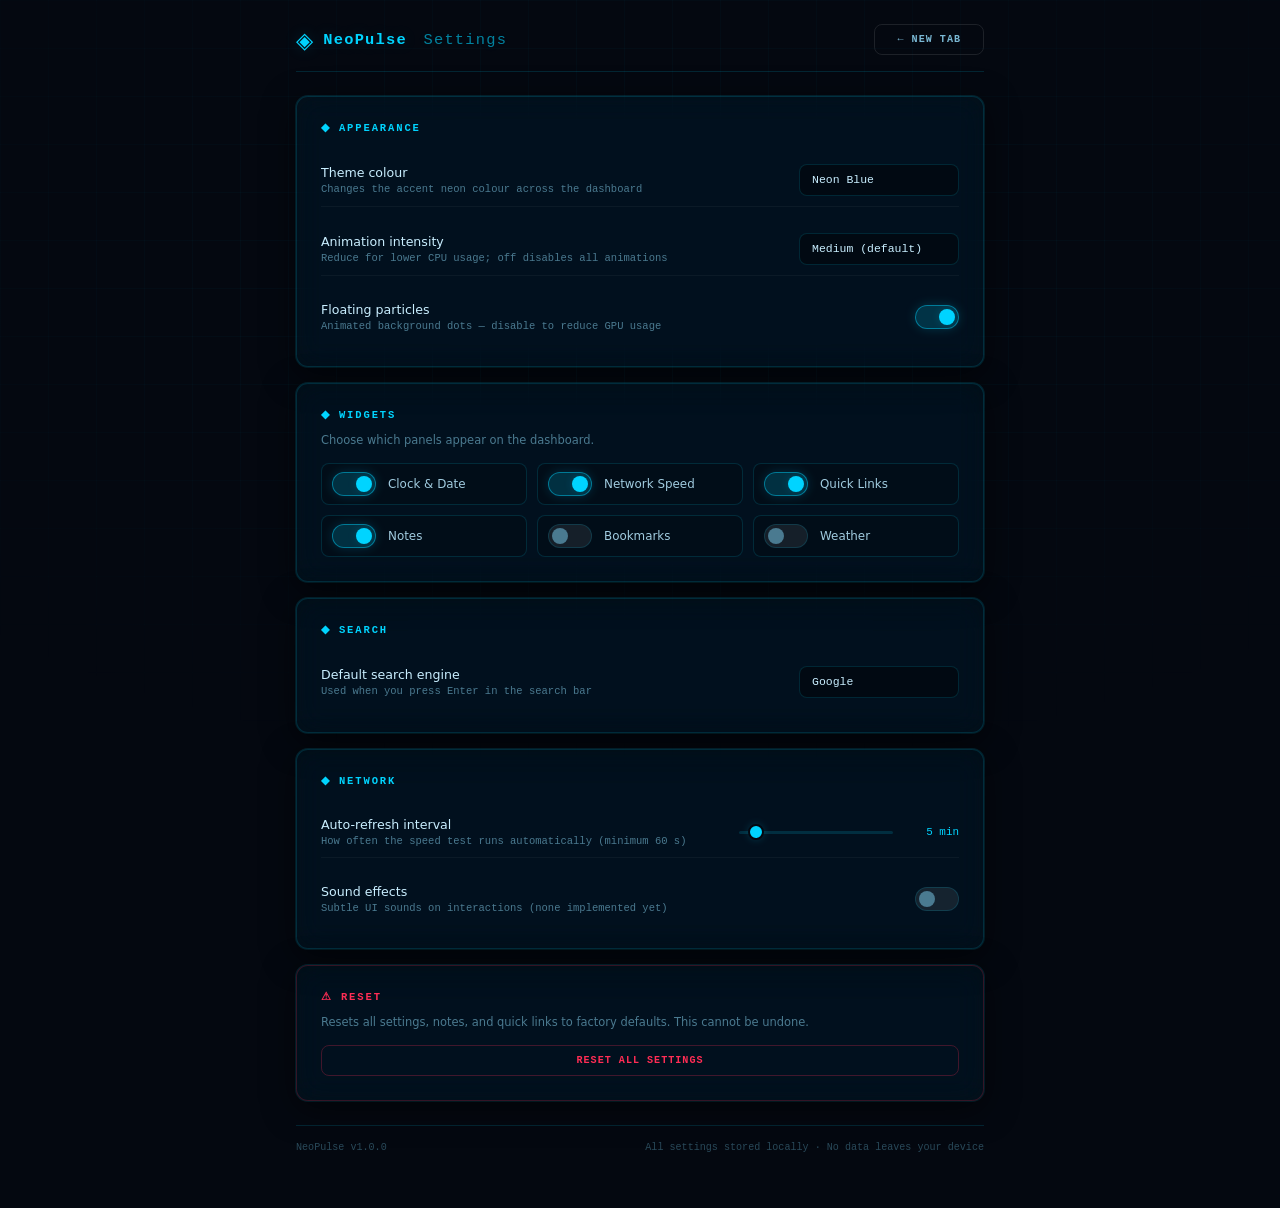
==== NeoPulse-Dashboard/src/options/options.html @ 5699e5a8 "feat: add NeoPulse Dashboard Chrome Extension Production-ready MV3 Chrome Extension replacing New Ta" ====
<!DOCTYPE html>
<html lang="en" data-theme="neon-blue" data-animation="medium">
<head>
  <meta charset="UTF-8" />
  <meta name="viewport" content="width=device-width, initial-scale=1.0" />
  <meta http-equiv="Content-Security-Policy"
        content="default-src 'self'; style-src 'self' https://fonts.googleapis.com; font-src https://fonts.gstatic.com; script-src 'self'" />
  <title>NeoPulse — Settings</title>
  <link rel="stylesheet" href="options.css" />
</head>
<body>

  <div id="grid-bg" aria-hidden="true"></div>

  <div class="page-wrapper">

    <!-- ── Header ── -->
    <header class="page-header">
      <div class="page-header__logo">
        <span class="page-header__glyph" aria-hidden="true">◈</span>
        <span class="page-header__title">NeoPulse <span class="page-header__sub">Settings</span></span>
      </div>
      <a href="#" id="open-dashboard" class="btn btn--ghost" title="Return to dashboard">
        ← New Tab
      </a>
    </header>

    <!-- ── Save banner ── -->
    <div id="save-banner" class="save-banner" hidden aria-live="polite">
      <span class="save-banner__icon" aria-hidden="true">✓</span>
      Settings saved
    </div>

    <form id="settings-form" class="settings-form" autocomplete="off" novalidate>

      <!-- ── Section: Appearance ── -->
      <section class="settings-section glass-card">
        <h2 class="settings-section__title">
          <span aria-hidden="true">◆</span> Appearance
        </h2>

        <div class="settings-row">
          <label class="settings-label" for="theme">
            Theme colour
            <span class="settings-hint">Changes the accent neon colour across the dashboard</span>
          </label>
          <select id="theme" name="theme" class="ctrl ctrl--select">
            <option value="neon-blue">Neon Blue</option>
            <option value="neon-purple">Neon Purple</option>
            <option value="neon-green">Neon Green</option>
          </select>
        </div>

        <div class="settings-row">
          <label class="settings-label" for="animationIntensity">
            Animation intensity
            <span class="settings-hint">Reduce for lower CPU usage; off disables all animations</span>
          </label>
          <select id="animationIntensity" name="animationIntensity" class="ctrl ctrl--select">
            <option value="off">Off</option>
            <option value="low">Low</option>
            <option value="medium">Medium (default)</option>
            <option value="high">High</option>
          </select>
        </div>

        <div class="settings-row">
          <label class="settings-label" for="particlesEnabled">
            Floating particles
            <span class="settings-hint">Animated background dots — disable to reduce GPU usage</span>
          </label>
          <label class="toggle" aria-label="Enable particles">
            <input type="checkbox" id="particlesEnabled" name="particlesEnabled" />
            <span class="toggle__track"><span class="toggle__thumb"></span></span>
          </label>
        </div>

      </section>

      <!-- ── Section: Widgets ── -->
      <section class="settings-section glass-card">
        <h2 class="settings-section__title">
          <span aria-hidden="true">◆</span> Widgets
        </h2>
        <p class="settings-section__desc">Choose which panels appear on the dashboard.</p>

        <div class="widget-grid">

          <div class="widget-toggle-row">
            <label class="toggle" aria-label="Show clock widget">
              <input type="checkbox" id="widget-clock" name="widget-clock" />
              <span class="toggle__track"><span class="toggle__thumb"></span></span>
            </label>
            <span class="widget-toggle-row__label">Clock &amp; Date</span>
          </div>

          <div class="widget-toggle-row">
            <label class="toggle" aria-label="Show network widget">
              <input type="checkbox" id="widget-network" name="widget-network" />
              <span class="toggle__track"><span class="toggle__thumb"></span></span>
            </label>
            <span class="widget-toggle-row__label">Network Speed</span>
          </div>

          <div class="widget-toggle-row">
            <label class="toggle" aria-label="Show quick links">
              <input type="checkbox" id="widget-quickLinks" name="widget-quickLinks" />
              <span class="toggle__track"><span class="toggle__thumb"></span></span>
            </label>
            <span class="widget-toggle-row__label">Quick Links</span>
          </div>

          <div class="widget-toggle-row">
            <label class="toggle" aria-label="Show notes widget">
              <input type="checkbox" id="widget-notes" name="widget-notes" />
              <span class="toggle__track"><span class="toggle__thumb"></span></span>
            </label>
            <span class="widget-toggle-row__label">Notes</span>
          </div>

          <div class="widget-toggle-row">
            <label class="toggle" aria-label="Show bookmarks widget">
              <input type="checkbox" id="widget-bookmarks" name="widget-bookmarks" />
              <span class="toggle__track"><span class="toggle__thumb"></span></span>
            </label>
            <span class="widget-toggle-row__label">Bookmarks</span>
          </div>

          <div class="widget-toggle-row">
            <label class="toggle" aria-label="Show weather placeholder">
              <input type="checkbox" id="widget-weather" name="widget-weather" />
              <span class="toggle__track"><span class="toggle__thumb"></span></span>
            </label>
            <span class="widget-toggle-row__label">Weather</span>
          </div>

        </div>
      </section>

      <!-- ── Section: Search ── -->
      <section class="settings-section glass-card">
        <h2 class="settings-section__title">
          <span aria-hidden="true">◆</span> Search
        </h2>

        <div class="settings-row">
          <label class="settings-label" for="searchEngine">
            Default search engine
            <span class="settings-hint">Used when you press Enter in the search bar</span>
          </label>
          <select id="searchEngine" name="searchEngine" class="ctrl ctrl--select">
            <option value="google">Google</option>
            <option value="bing">Bing</option>
            <option value="duckduckgo">DuckDuckGo</option>
          </select>
        </div>

      </section>

      <!-- ── Section: Network ── -->
      <section class="settings-section glass-card">
        <h2 class="settings-section__title">
          <span aria-hidden="true">◆</span> Network
        </h2>

        <div class="settings-row">
          <label class="settings-label" for="refreshInterval">
            Auto-refresh interval
            <span class="settings-hint">How often the speed test runs automatically (minimum 60 s)</span>
          </label>
          <div class="range-group">
            <input
              type="range"
              id="refreshInterval"
              name="refreshInterval"
              min="60"
              max="3600"
              step="60"
              class="ctrl ctrl--range"
            />
            <output id="refreshInterval-display" class="range-group__output">5 min</output>
          </div>
        </div>

        <div class="settings-row">
          <label class="settings-label" for="soundsEnabled">
            Sound effects
            <span class="settings-hint">Subtle UI sounds on interactions (none implemented yet)</span>
          </label>
          <label class="toggle" aria-label="Enable sounds">
            <input type="checkbox" id="soundsEnabled" name="soundsEnabled" />
            <span class="toggle__track"><span class="toggle__thumb"></span></span>
          </label>
        </div>

      </section>

      <!-- ── Section: Reset ── -->
      <section class="settings-section settings-section--danger glass-card">
        <h2 class="settings-section__title settings-section__title--danger">
          <span aria-hidden="true">⚠</span> Reset
        </h2>
        <p class="settings-section__desc">
          Resets all settings, notes, and quick links to factory defaults. This cannot be undone.
        </p>
        <button type="button" id="btn-reset" class="btn btn--danger">
          Reset all settings
        </button>
      </section>

    </form>

    <footer class="page-footer">
      <span id="footer-version" class="page-footer__version"></span>
      <span class="page-footer__privacy">
        All settings stored locally · No data leaves your device
      </span>
    </footer>

  </div><!-- /.page-wrapper -->

  <script type="module" src="options.js"></script>
</body>
</html>
---- NeoPulse-Dashboard/src/options/options.css ----
/* NeoPulse Dashboard — options.css */

@import url('https://fonts.googleapis.com/css2?family=Orbitron:wght@400;600;700&family=Share+Tech+Mono&display=swap');

/* ── Design tokens (mirrors newtab/styles.css) ─────────────── */
:root {
  --accent:        #00d4ff;
  --accent-dim:    rgba(0, 212, 255, 0.45);
  --accent-glow:   rgba(0, 212, 255, 0.18);
  --accent-border: rgba(0, 212, 255, 0.22);
  --neon-red:      #ff2d55;
  --bg-dark:       #040810;
  --bg-mid:        #070d1a;
  --bg-card:       rgba(0, 212, 255, 0.04);
  --glass-border:  rgba(0, 212, 255, 0.15);
  --glass-shadow:  0 8px 32px rgba(0,0,0,0.55), 0 0 0 1px var(--glass-border);
  --glass-blur:    blur(14px) saturate(160%);
  --font-hud:      'Orbitron', monospace;
  --font-mono:     'Share Tech Mono', monospace;
  --font-ui:       system-ui, -apple-system, sans-serif;
  --gap:           16px;
  --gap-lg:        24px;
  --radius:        12px;
  --radius-sm:     8px;
  --ease:          cubic-bezier(0.23, 1, 0.32, 1);
  --dur:           0.3s;
}

html[data-theme="neon-purple"] { --accent: #b400ff; --accent-dim: rgba(180,0,255,0.4); --accent-glow: rgba(180,0,255,0.16); --accent-border: rgba(180,0,255,0.22); --bg-card: rgba(180,0,255,0.04); --glass-border: rgba(180,0,255,0.15); }
html[data-theme="neon-green"]  { --accent: #39ff14; --accent-dim: rgba(57,255,20,0.4);  --accent-glow: rgba(57,255,20,0.14);  --accent-border: rgba(57,255,20,0.2);  --bg-card: rgba(57,255,20,0.03);  --glass-border: rgba(57,255,20,0.13);  }

/* ── Reset ──────────────────────────────────────────────────── */
*, *::before, *::after { box-sizing: border-box; margin: 0; padding: 0; }

html, body {
  min-height: 100vh;
  background: var(--bg-dark);
  color: #c8eeff;
  font-family: var(--font-ui);
  font-size: 14px;
  -webkit-font-smoothing: antialiased;
}

::-webkit-scrollbar { width: 6px; }
::-webkit-scrollbar-track { background: var(--bg-mid); }
::-webkit-scrollbar-thumb { background: var(--accent-border); border-radius: 3px; }

/* ── Animated grid background ───────────────────────────────── */
#grid-bg {
  position: fixed;
  inset: 0;
  z-index: 0;
  pointer-events: none;
  background-image:
    linear-gradient(var(--accent-border) 1px, transparent 1px),
    linear-gradient(90deg, var(--accent-border) 1px, transparent 1px);
  background-size: 48px 48px;
  animation: grid-pulse 6s ease-in-out infinite;
  mask-image: radial-gradient(ellipse 80% 60% at 50% 30%, black 20%, transparent 100%);
  opacity: 0.18;
}

@keyframes grid-pulse {
  0%, 100% { opacity: 0.18; }
  50%       { opacity: 0.28; }
}

/* ── Glass card ─────────────────────────────────────────────── */
.glass-card {
  background: var(--bg-card);
  backdrop-filter: var(--glass-blur);
  -webkit-backdrop-filter: var(--glass-blur);
  border: 1px solid var(--glass-border);
  border-radius: var(--radius);
  box-shadow: var(--glass-shadow);
}

/* ── Page layout ────────────────────────────────────────────── */
.page-wrapper {
  position: relative;
  z-index: 1;
  max-width: 720px;
  margin: 0 auto;
  padding: var(--gap-lg) var(--gap) 60px;
}

/* ── Header ─────────────────────────────────────────────────── */
.page-header {
  display: flex;
  align-items: center;
  justify-content: space-between;
  margin-bottom: var(--gap-lg);
  padding-bottom: var(--gap);
  border-bottom: 1px solid var(--glass-border);
}

.page-header__logo {
  display: flex;
  align-items: center;
  gap: 10px;
}

.page-header__glyph {
  font-size: 1.6rem;
  color: var(--accent);
  text-shadow: 0 0 16px var(--accent-glow);
}

.page-header__title {
  font-family: var(--font-hud);
  font-size: 1.1rem;
  font-weight: 700;
  color: var(--accent);
  letter-spacing: 0.08em;
  text-shadow: 0 0 16px var(--accent-glow);
}

.page-header__sub {
  font-weight: 400;
  opacity: 0.6;
  margin-left: 6px;
}

/* ── Save banner ────────────────────────────────────────────── */
.save-banner {
  position: fixed;
  top: 20px;
  right: 24px;
  z-index: 50;
  display: flex;
  align-items: center;
  gap: 8px;
  background: rgba(4, 12, 24, 0.95);
  border: 1px solid var(--accent-border);
  border-radius: var(--radius-sm);
  padding: 10px 16px;
  font-family: var(--font-mono);
  font-size: 0.8rem;
  color: var(--accent);
  box-shadow: 0 0 20px var(--accent-glow);
  animation: banner-slide-in 0.3s var(--ease);
}

@keyframes banner-slide-in {
  from { opacity: 0; transform: translateX(20px); }
  to   { opacity: 1; transform: translateX(0); }
}

/* ── Settings form ──────────────────────────────────────────── */
.settings-form {
  display: flex;
  flex-direction: column;
  gap: var(--gap);
}

/* ── Settings section ───────────────────────────────────────── */
.settings-section {
  padding: var(--gap-lg);
  display: flex;
  flex-direction: column;
  gap: var(--gap);
}

.settings-section__title {
  font-family: var(--font-hud);
  font-size: 0.75rem;
  font-weight: 600;
  letter-spacing: 0.18em;
  text-transform: uppercase;
  color: var(--accent);
  display: flex;
  align-items: center;
  gap: 8px;
  margin-bottom: 4px;
}

.settings-section__title--danger { color: var(--neon-red); }

.settings-section__desc {
  font-size: 0.82rem;
  color: #4a7a90;
  margin-top: -8px;
}

.settings-section--danger {
  border-color: rgba(255, 45, 85, 0.2);
}

/* ── Settings row ───────────────────────────────────────────── */
.settings-row {
  display: flex;
  align-items: center;
  justify-content: space-between;
  gap: var(--gap);
  padding: 10px 0;
  border-bottom: 1px solid rgba(255,255,255,0.04);
}

.settings-row:last-child { border-bottom: none; }

.settings-label {
  display: flex;
  flex-direction: column;
  gap: 3px;
  font-size: 0.9rem;
  color: #c8eeff;
  cursor: pointer;
  flex: 1;
}

.settings-hint {
  font-size: 0.75rem;
  color: #4a7a90;
  font-family: var(--font-mono);
}

/* ── Controls ───────────────────────────────────────────────── */
.ctrl--select {
  background: rgba(0,0,0,0.4);
  border: 1px solid var(--glass-border);
  border-radius: var(--radius-sm);
  color: #c8eeff;
  font-family: var(--font-mono);
  font-size: 0.82rem;
  padding: 8px 12px;
  cursor: pointer;
  outline: none;
  min-width: 160px;
  transition: border-color var(--dur) var(--ease);
  appearance: none;
  background-image: url("data:image/svg+xml,%3Csvg xmlns='http://www.w3.org/2000/svg' width='10' height='6'%3E%3Cpath d='M0 0l5 6 5-6z' fill='%2300d4ff'/%3E%3C/svg%3E");
  background-repeat: no-repeat;
  background-position: right 12px center;
  padding-right: 32px;
}

.ctrl--select:focus {
  border-color: var(--accent);
  box-shadow: 0 0 0 1px var(--accent-border);
}

.ctrl--select option { background: #080e1f; }

/* Range slider */
.range-group {
  display: flex;
  align-items: center;
  gap: 12px;
  min-width: 220px;
}

.ctrl--range {
  flex: 1;
  -webkit-appearance: none;
  appearance: none;
  height: 3px;
  background: var(--glass-border);
  border-radius: 2px;
  outline: none;
  cursor: pointer;
}

.ctrl--range::-webkit-slider-thumb {
  -webkit-appearance: none;
  width: 16px;
  height: 16px;
  border-radius: 50%;
  background: var(--accent);
  border: 2px solid var(--bg-dark);
  box-shadow: 0 0 8px var(--accent-glow);
  cursor: pointer;
  transition: transform 0.15s var(--ease);
}

.ctrl--range::-webkit-slider-thumb:hover { transform: scale(1.2); }
.ctrl--range::-moz-range-thumb {
  width: 16px; height: 16px; border-radius: 50%;
  background: var(--accent); border: 2px solid var(--bg-dark);
  cursor: pointer;
}

.range-group__output {
  font-family: var(--font-mono);
  font-size: 0.78rem;
  color: var(--accent);
  min-width: 54px;
  text-align: right;
  white-space: nowrap;
}

/* ── Toggle switch ──────────────────────────────────────────── */
.toggle {
  position: relative;
  display: inline-flex;
  align-items: center;
  cursor: pointer;
  flex-shrink: 0;
}

.toggle input[type="checkbox"] {
  position: absolute;
  opacity: 0;
  width: 0;
  height: 0;
}

.toggle__track {
  width: 44px;
  height: 24px;
  background: rgba(255,255,255,0.08);
  border: 1px solid var(--glass-border);
  border-radius: 12px;
  transition: background var(--dur) var(--ease), border-color var(--dur) var(--ease), box-shadow var(--dur) var(--ease);
  position: relative;
}

.toggle input:checked ~ .toggle__track {
  background: var(--accent-glow);
  border-color: var(--accent-dim);
  box-shadow: 0 0 12px var(--accent-glow);
}

.toggle__thumb {
  position: absolute;
  top: 3px;
  left: 3px;
  width: 16px;
  height: 16px;
  border-radius: 50%;
  background: #4a7a90;
  transition: transform var(--dur) var(--ease), background var(--dur) var(--ease), box-shadow var(--dur) var(--ease);
}

.toggle input:checked ~ .toggle__track .toggle__thumb {
  transform: translateX(20px);
  background: var(--accent);
  box-shadow: 0 0 8px var(--accent-glow);
}

/* ── Widget grid ────────────────────────────────────────────── */
.widget-grid {
  display: grid;
  grid-template-columns: repeat(auto-fill, minmax(200px, 1fr));
  gap: 10px;
}

.widget-toggle-row {
  display: flex;
  align-items: center;
  gap: 12px;
  padding: 8px 10px;
  background: rgba(0,0,0,0.2);
  border-radius: var(--radius-sm);
  border: 1px solid var(--glass-border);
  transition: border-color var(--dur) var(--ease);
}

.widget-toggle-row:hover { border-color: var(--accent-border); }

.widget-toggle-row__label {
  font-size: 0.85rem;
  color: #a0cce0;
}

/* ── Buttons ────────────────────────────────────────────────── */
.btn {
  display: inline-flex;
  align-items: center;
  justify-content: center;
  gap: 6px;
  padding: 9px 22px;
  border-radius: var(--radius-sm);
  border: 1px solid var(--glass-border);
  font-family: var(--font-hud);
  font-size: 0.72rem;
  font-weight: 600;
  letter-spacing: 0.1em;
  text-transform: uppercase;
  cursor: pointer;
  transition: all var(--dur) var(--ease);
  background: none;
  color: var(--accent);
  text-decoration: none;
}

.btn--ghost {
  color: #7ab8d4;
  border-color: rgba(255,255,255,0.1);
}
.btn--ghost:hover { color: #e0f7ff; background: rgba(255,255,255,0.06); }

.btn--danger {
  color: var(--neon-red);
  border-color: rgba(255, 45, 85, 0.25);
}
.btn--danger:hover {
  background: rgba(255, 45, 85, 0.1);
  border-color: rgba(255, 45, 85, 0.5);
  box-shadow: 0 0 16px rgba(255, 45, 85, 0.15);
}

/* ── Footer ─────────────────────────────────────────────────── */
.page-footer {
  display: flex;
  justify-content: space-between;
  align-items: center;
  margin-top: var(--gap-lg);
  padding-top: var(--gap);
  border-top: 1px solid var(--glass-border);
  font-family: var(--font-mono);
  font-size: 0.72rem;
  color: #2a4a5a;
}

/* ── Utility ────────────────────────────────────────────────── */
[hidden] { display: none !important; }
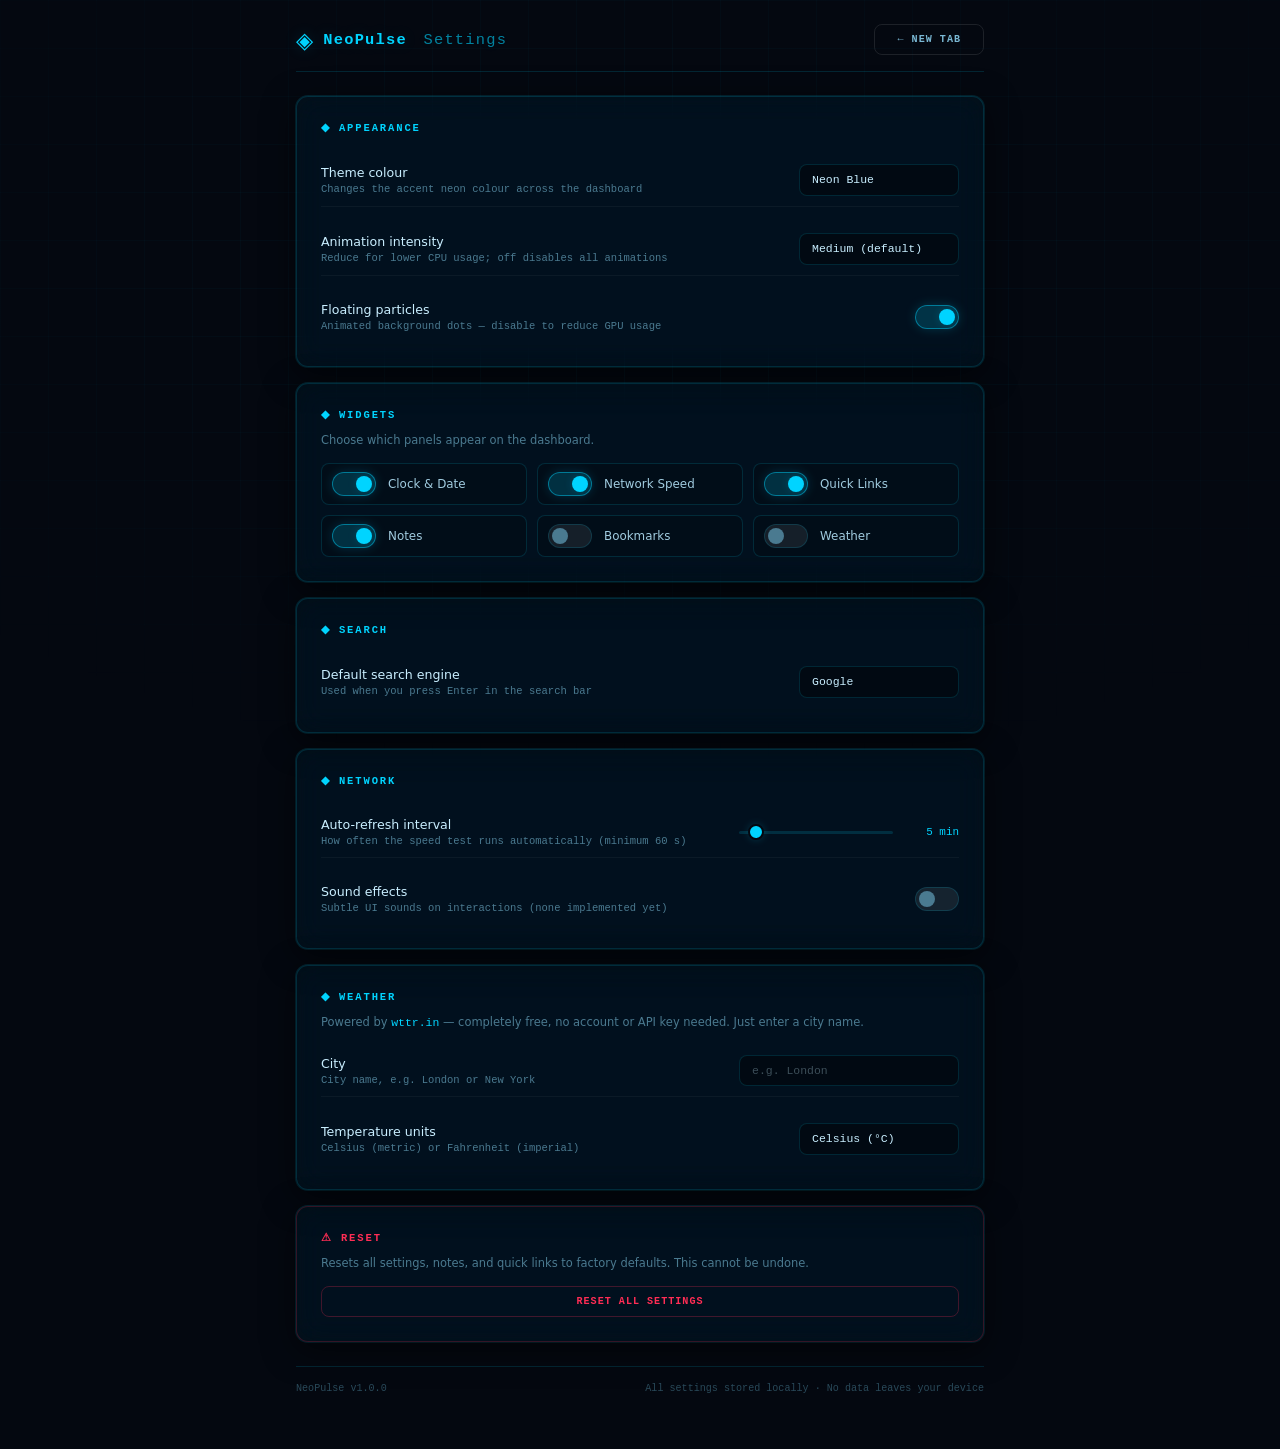
==== commit 60df638d: "feat: bookmarks, weather, upload speed, public IP, Opera GX sidebar - Bookmarks widget: add chrome.b" ====
--- a/NeoPulse-Dashboard/src/options/options.html
+++ b/NeoPulse-Dashboard/src/options/options.html
@@ -195,6 +195,44 @@
 
       </section>
 
+      <!-- ── Section: Weather ── -->
+      <section class="settings-section glass-card">
+        <h2 class="settings-section__title">
+          <span aria-hidden="true">◆</span> Weather
+        </h2>
+        <p class="settings-section__desc">
+          Powered by <span class="settings-link-text">wttr.in</span> — completely free, no account or API key needed. Just enter a city name.
+        </p>
+
+        <div class="settings-row">
+          <label class="settings-label" for="weatherCity">
+            City
+            <span class="settings-hint">City name, e.g. London or New York</span>
+          </label>
+          <input
+            type="text"
+            id="weatherCity"
+            name="weatherCity"
+            class="ctrl ctrl--text"
+            placeholder="e.g. London"
+            autocomplete="off"
+            spellcheck="false"
+          />
+        </div>
+
+        <div class="settings-row">
+          <label class="settings-label" for="weatherUnits">
+            Temperature units
+            <span class="settings-hint">Celsius (metric) or Fahrenheit (imperial)</span>
+          </label>
+          <select id="weatherUnits" name="weatherUnits" class="ctrl ctrl--select">
+            <option value="metric">Celsius (°C)</option>
+            <option value="imperial">Fahrenheit (°F)</option>
+          </select>
+        </div>
+
+      </section>
+
       <!-- ── Section: Reset ── -->
       <section class="settings-section settings-section--danger glass-card">
         <h2 class="settings-section__title settings-section__title--danger">
--- a/NeoPulse-Dashboard/src/options/options.css
+++ b/NeoPulse-Dashboard/src/options/options.css
@@ -241,6 +241,33 @@
 
 .ctrl--select option { background: #080e1f; }
 
+/* Text input */
+.ctrl--text {
+  background: rgba(0,0,0,0.4);
+  border: 1px solid var(--glass-border);
+  border-radius: var(--radius-sm);
+  color: #c8eeff;
+  font-family: var(--font-mono);
+  font-size: 0.82rem;
+  padding: 8px 12px;
+  outline: none;
+  min-width: 220px;
+  transition: border-color var(--dur) var(--ease);
+}
+
+.ctrl--text::placeholder { color: rgba(200,238,255,0.3); }
+
+.ctrl--text:focus {
+  border-color: var(--accent);
+  box-shadow: 0 0 0 1px var(--accent-border);
+}
+
+.settings-link-text {
+  color: var(--accent);
+  font-family: var(--font-mono);
+  font-size: 0.82rem;
+}
+
 /* Range slider */
 .range-group {
   display: flex;
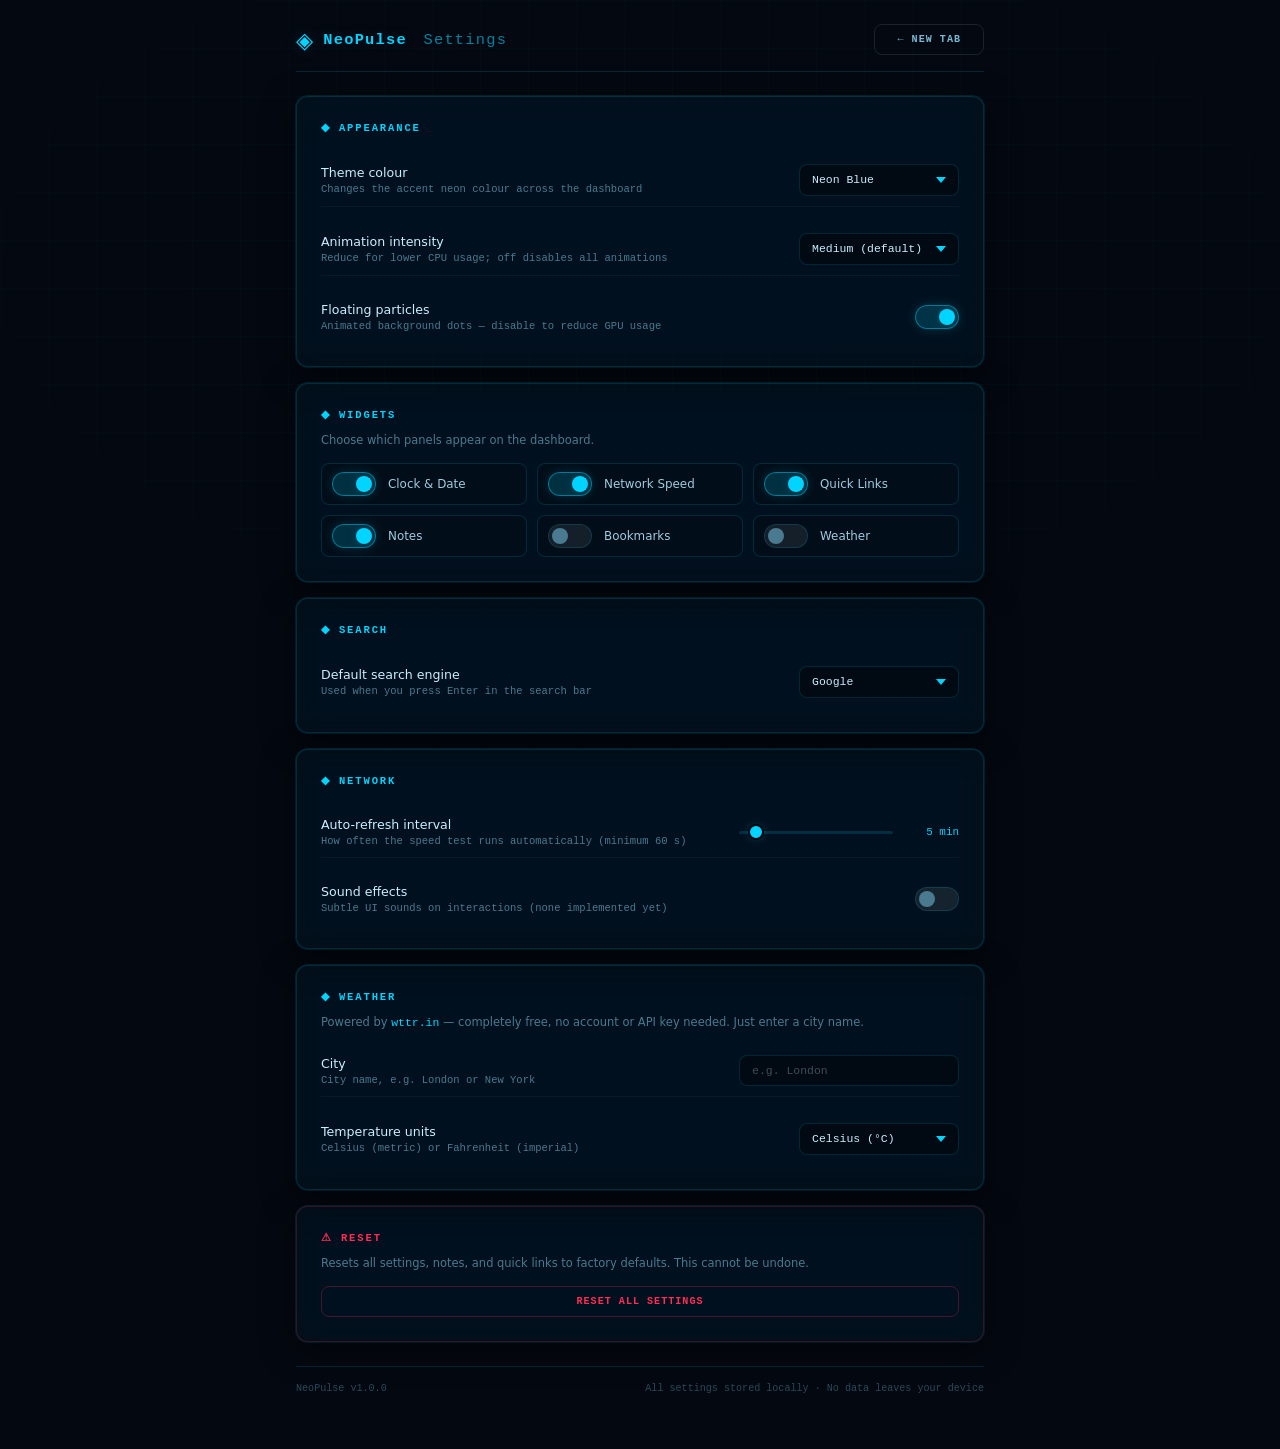
==== commit e84e8041: "fix: add img-src data: to options.html CSP for select arrow SVG Co-Authored-By: Claude Sonnet 4.6 <n" ====
--- a/NeoPulse-Dashboard/src/options/options.html
+++ b/NeoPulse-Dashboard/src/options/options.html
@@ -4,7 +4,7 @@
   <meta charset="UTF-8" />
   <meta name="viewport" content="width=device-width, initial-scale=1.0" />
   <meta http-equiv="Content-Security-Policy"
-        content="default-src 'self'; style-src 'self' https://fonts.googleapis.com; font-src https://fonts.gstatic.com; script-src 'self'" />
+        content="default-src 'self'; style-src 'self' https://fonts.googleapis.com; font-src https://fonts.gstatic.com; img-src 'self' data:; script-src 'self'" />
   <title>NeoPulse — Settings</title>
   <link rel="stylesheet" href="options.css" />
 </head>
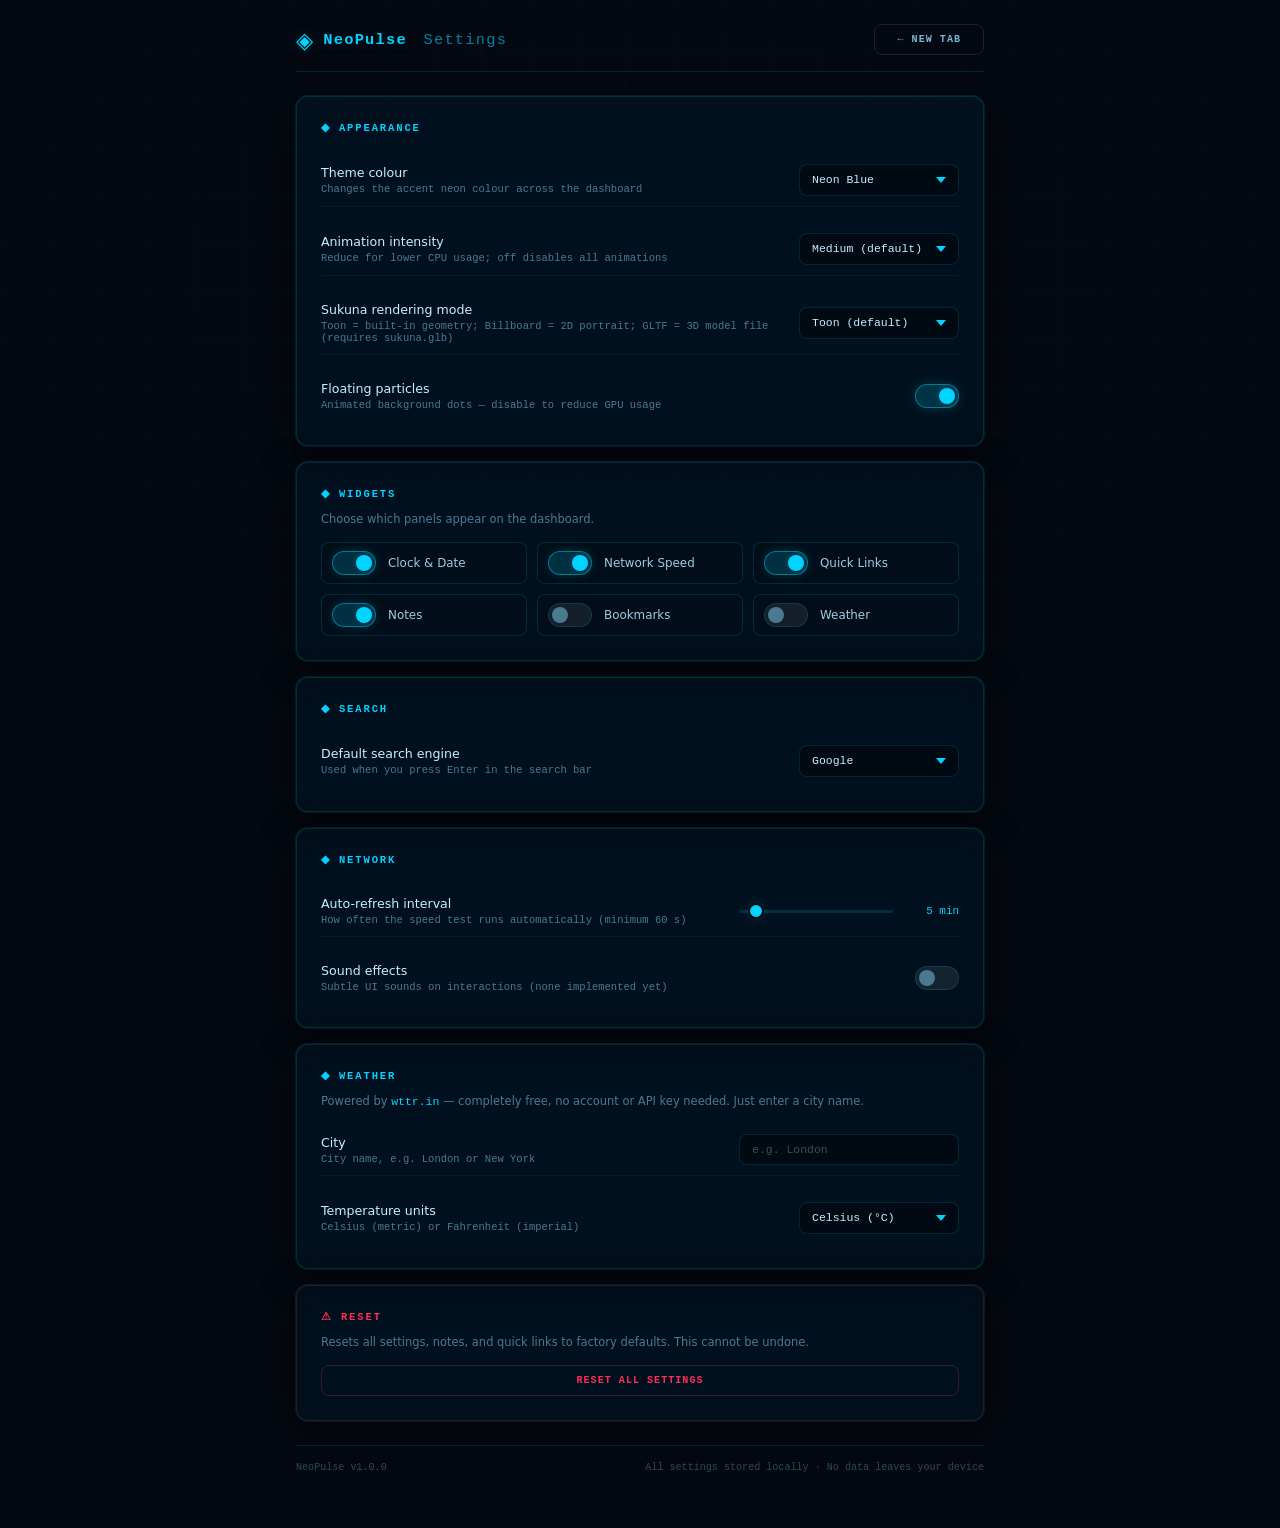
==== commit 84d01138: "feat: switchable Sukuna modes (toon/billboard/gltf) + room atmosphere (fog, torches, dust)" ====
--- a/NeoPulse-Dashboard/src/options/options.html
+++ b/NeoPulse-Dashboard/src/options/options.html
@@ -4,7 +4,7 @@
   <meta charset="UTF-8" />
   <meta name="viewport" content="width=device-width, initial-scale=1.0" />
   <meta http-equiv="Content-Security-Policy"
-        content="default-src 'self'; style-src 'self' https://fonts.googleapis.com; font-src https://fonts.gstatic.com; img-src 'self' data:; script-src 'self'" />
+        content="default-src 'self'; style-src 'self' https://fonts.googleapis.com; font-src https://fonts.gstatic.com; connect-src 'self' https://www.google.com https://cdn.jsdelivr.net https://httpbin.org https://ipwho.is https://api.ipify.org https://wttr.in; img-src 'self' data:; script-src 'self'" />
   <title>NeoPulse — Settings</title>
   <link rel="stylesheet" href="options.css" />
 </head>
@@ -61,6 +61,18 @@
             <option value="low">Low</option>
             <option value="medium">Medium (default)</option>
             <option value="high">High</option>
+          </select>
+        </div>
+
+        <div class="settings-row">
+          <label class="settings-label" for="sceneMode">
+            Sukuna rendering mode
+            <span class="settings-hint">Toon = built-in geometry; Billboard = 2D portrait; GLTF = 3D model file (requires sukuna.glb)</span>
+          </label>
+          <select id="sceneMode" name="sceneMode" class="ctrl ctrl--select">
+            <option value="toon">Toon (default)</option>
+            <option value="billboard">Canvas Billboard</option>
+            <option value="gltf">GLTF Model</option>
           </select>
         </div>
 
